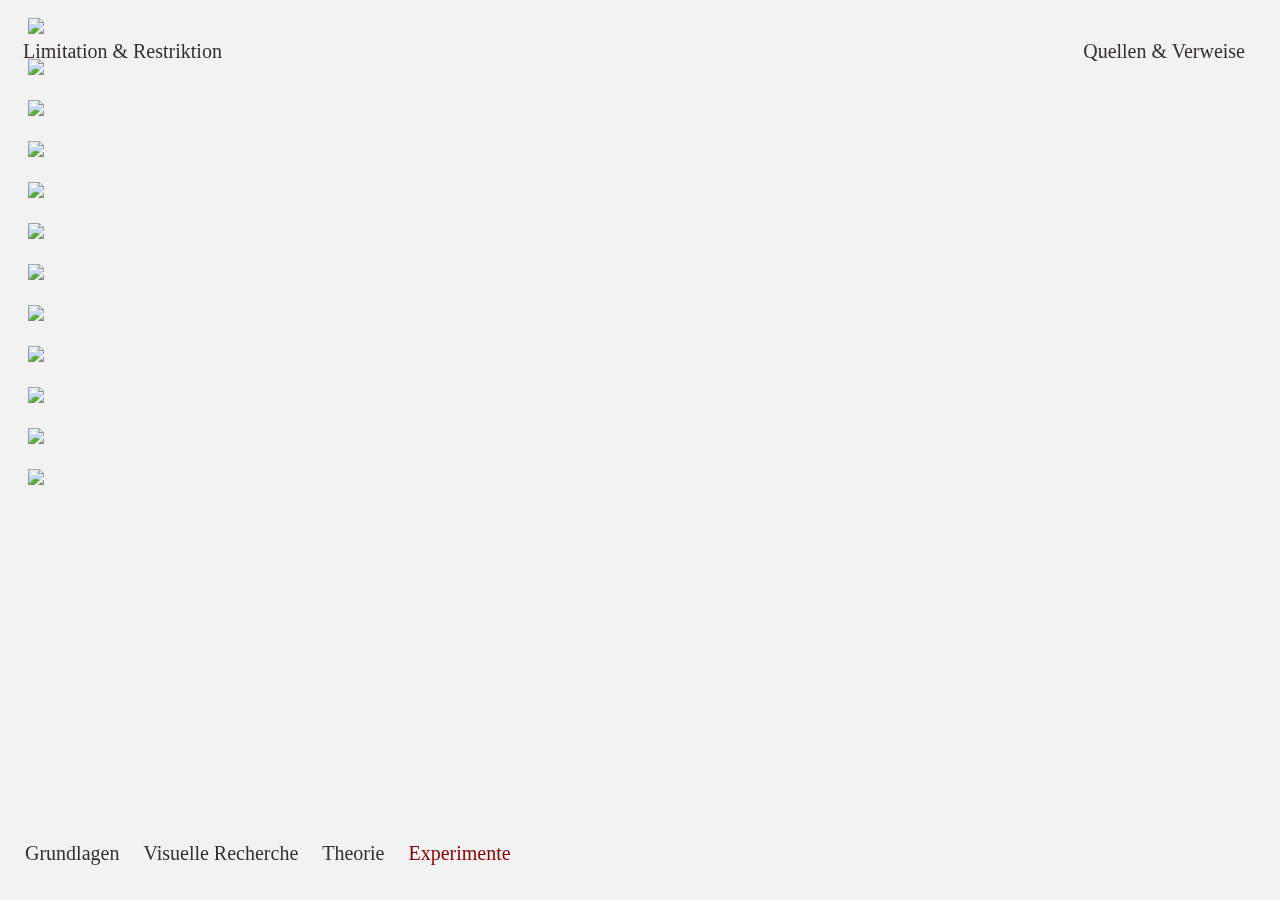
==== index_experimente.html @ 1c74339e "Add files via upload" ====
<!doctype html>
<html lang="en">

<head>
  <title>Masterstudio KD</title>
  <link rel="shortcut icon" type="image/x-icon" href="assets/l-r_monogramm.svg">
  <link rel="stylesheet" type="text/css" href="style/style_grid.css">
  <meta name="description" content="VARIABLE HTML5">
</head>

<body>

  <!--- Header Home --->
  <div class="header" id="myHeader">
    <a href="index.html">Limitation & Restriktion</a>
  </div>

  <div class="headeritem-2" id="myHeader">
    <a href="index_quellen.html">Quellen & Verweise</a>
  </div>

  <!--- Navigation Bottom --->
  <div class="navbar">
    <a href="index_grundlagen.html">Grundlagen</a>
    <a href="index_visuelle_recherche.html">Visuelle Recherche</a>
    <a href="index_theorie.html">Theorie</a>
    <a id="active" href="index_experimente.html">Experimente</a>
  </div>

  <!--- Grid  1 - 5 --->

  <div class="grid-container">
    <div class="grid-item1"><a href="#modal-1"> <img class="image" src="images/experimente/Sharp_Blanket-02-01.png">
        <div id="modal-1" class="modalDialog">
          <div>
            <a href="#close" title="Close" class="close">×</a>
            <p>SHARP BLANKET</p>
            <p>Decke besetzt mit spitzen Dornen und Stacheln.</p>
            <img id="modal-image"src="images/experimente/Sharp_Blanket-02-02.png">
            <img id="modal-image"src="images/experimente/Sharp_Blanket-02-03.png">
            <img id="modal-image"src="images/experimente/sharp-blanke-02-04.png">

          </div>
        </div>
    </div>

    <div class="grid-item2"><a href="#modal-2"> <img class="image" src="images/experimente/Gesichtsmasken_03.png">
        <div id="modal-2" class="modalDialog">
          <div>
            <a href="#close" title="Close" class="close">×</a>
            <p>FACE FORM MASK</p>
            <p>Rasterbasierte Formen erzeugen eine Maske und überlagern das Gesicht. Veränderung der Fremdwahrnehmung. Einschränkung der Sinne.</p>
            <img id="modal-image"src="images/experimente/Gesichtsmasken_01.png">
            <img id="modal-image"src="images/experimente/Gesichtsmasken_02.png">
            <img id="modal-image"src="images/experimente/Gesichtsmasken_04.png">
            <img id="modal-image"src="images/experimente/Gesichtsmasken_05.png">
            <img id="modal-image"src="images/experimente/Gesichtsmasken_06.png">
          </div>
        </div>
    </div>

    <div class="grid-item3"><a href="#modal-3"> <img class="image" src="images/experimente/3D-Scan-01.png">
        <div id="modal-3" class="modalDialog">
          <div>
            <a href="#close" title="Close" class="close">×</a>
            <p>FACE SCAN</p>
            <p></p>
            <img id="modal-image"src="images/experimente/face-scan-01.png">
            <img id="modal-image"src="images/experimente/face-scan-02.png">


          </div>
        </div>
    </div>

    <div class="grid-item4"><a href="#modal-4"> <img class="image" src="images/experimente/head-mask-01.jpg">
        <div id="modal-4" class="modalDialog">
          <div>
            <a href="#close" title="Close" class="close">×</a>
            <p>3D-Skulpturen</p>
            <img id="modal-image"src="images/experimente/face-cube-01.jpg">
            <img id="modal-image"src="images/experimente/head-mask-04.png">
            <img id="modal-image"src="images/experimente/head-mask-02.jpg">
            <img id="modal-image"src="images/experimente/head-mask-03.png">
            <img id="modal-image"src="images/experimente/concrete-vest-01.png">


            <p></p>
          </div>
        </div>
    </div>

    <div class="grid-item5"><a href="#modal-5"> <img class="image" src="images/experimente/Visier-01.jpg">
        <div id="modal-5" class="modalDialog">
          <div>
            <a href="#close" title="Close" class="close">×</a>
            <p>Papiermodelle</p>
            <p>Visiere und modulare Elemente.</p>
            <img id="modal-image"src="images/experimente/Visier-02.jpg">
            <img id="modal-image"src="images/experimente/Visier-04.jpg">
            <img id="modal-image"src="images/experimente/Visier-05.jpg">
            <img id="modal-image"src="images/experimente/Visier-06.jpg">
            <img id="modal-image"src="images/experimente/vest-element-01.jpg">
            <img id="modal-image"src="images/experimente/vest-element-02.jpg">
            <img id="modal-image"src="images/experimente/vest-element-03.jpg">
            <img id="modal-image"src="images/experimente/vest-element-04.jpg">
            <p></p>
          </div>
        </div>
    </div>

  <!--- Grid  6 - 10 --->
  <div class="grid-item6"><a href="#modal-6"> <img class="image" src="images/experimente/concrete-cube-01.png">
      <div id="modal-6" class="modalDialog">
        <div>
          <a href="#close" title="Close" class="close">×</a>
          <p>2D FORMEN - SYMBOLE</p>
          <p></p>
          <img id="modal-image"src="images/experimente/2D_Grafik/angular-01.png">
          <img id="modal-image"src="images/experimente/2D_Grafik/angular-02.png">
          <img id="modal-image"src="images/experimente/2D_Grafik/angular-03.png">
          <img id="modal-image"src="images/experimente/2D_Grafik/angular-04.png">
          <img id="modal-image"src="images/experimente/2D_Grafik/angular-06.png">
          <img id="modal-image"src="images/experimente/2D_Grafik/angular-07.png">
          <img id="modal-image"src="images/experimente/2D_Grafik/circular-01.png">
          <img id="modal-image"src="images/experimente/2D_Grafik/circular-02.png">
          <img id="modal-image"src="images/experimente/2D_Grafik/circular-03.png">
          <img id="modal-image"src="images/experimente/2D_Grafik/circular-04.png">
          <img id="modal-image"src="images/experimente/2D_Grafik/circular-05.png">
          <img id="modal-image"src="images/experimente/2D_Grafik/circular-06.png">
          <img id="modal-image"src="images/experimente/2D_Grafik/circular-07.png">
          <img id="modal-image"src="images/experimente/2D_Grafik/circular-08.png">
          <img id="modal-image"src="images/experimente/2D_Grafik/organic-01.png">
          <img id="modal-image"src="images/experimente/2D_Grafik/sharp-01.png">
          <img id="modal-image"src="images/experimente/2D_Grafik/sharp-02.png">
          <img id="modal-image"src="images/experimente/2D_Grafik/sharp-03.png">
          <img id="modal-image"src="images/experimente/2D_Grafik/sharp-04.png">
          <img id="modal-image"src="images/experimente/2D_Grafik/sharp-05.png">
          <img id="modal-image"src="images/experimente/2D_Grafik/sharp-06.png">
          <img id="modal-image"src="images/experimente/2D_Grafik/sharp-07.png">
          <img id="modal-image"src="images/experimente/2D_Grafik/sharp-08.png">

          <p></p>
        </div>
      </div>
  </div>

  <div class="grid-item7"><a href="#modal-7"> <img class="image" src="images/experimente/angular-02-bk.jpg">
      <div id="modal-7" class="modalDialog">
        <div>
          <a href="#close" title="Close" class="close">×</a>
          <p>Plastische Modellierung</p>
          <img id="modal-image"src="images/experimente/angular-03-bk.jpg">
          <img id="modal-image"src="images/experimente/angular-04-bk.jpg">
          <img id="modal-image"src="images/experimente/organic-02-bk.jpg">
          <img id="modal-image"src="images/experimente/organic-03-bk.jpg">
          <img id="modal-image"src="images/experimente/sharp-01-bk.jpg">
          <img id="modal-image"src="images/experimente/sharp-03-bk.jpg">
          <img id="modal-image"src="images/experimente/sharp-04-bk.jpg">
          <img id="modal-image"src="images/experimente/triangular-01-bk.jpg">
          <img id="modal-image"src="images/experimente/triangular-02-bk.jpg">
          <img id="modal-image"src="images/experimente/triangular-03-bk.jpg">
          <img id="modal-image"src="images/experimente/triangular-04-bk.jpg">
          <p></p>
        </div>
      </div>
  </div>

  <div class="grid-item8"><a href="#modal-8"> <img class="image" src="images/experimente/3D_Form/objects-01-10.jpg">
      <div id="modal-8" class="modalDialog">
        <div>
          <a href="#close" title="Close" class="close">×</a>
          <p>Abstrskte 3D Visualisierungen</p>
          <img id="modal-image"src="images/experimente/3D_Form/angular-01-1.jpg">
          <img id="modal-image"src="images/experimente/3D_Form/angular-01-2.jpg">
          <img id="modal-image"src="images/experimente/3D_Form/grenze-01.jpg">
          <img id="modal-image"src="images/experimente/3D_Form/objects-01.jpg">
          <img id="modal-image"src="images/experimente/3D_Form/objects-01-3.jpg">
          <img id="modal-image"src="images/experimente/3D_Form/objects-01-4.jpg">
          <img id="modal-image"src="images/experimente/3D_Form/objects-01-5.jpg">
          <img id="modal-image"src="images/experimente/3D_Form/objects-01-6.jpg">
          <img id="modal-image"src="images/experimente/3D_Form/objects-01-9.jpg">
          <img id="modal-image"src="images/experimente/3D_Form/objects-01-10.jpg">
          <img id="modal-image"src="images/experimente/3D_Form/organic-01-1.jpg">
          <img id="modal-image"src="images/experimente/3D_Form/sharp-01-1.jpg">
          <p></p>
        </div>
      </div>
  </div>
  <div class="grid-item9"><a href="#modal-9"> <img class="image" src="images/experimente/3D_Form/angular-02-3.jpg">
      <div id="modal-9" class="modalDialog">
        <div>
          <a href="#close" title="Close" class="close">×</a>
          <p>Abstrskte 3D Visualisierungen im simulierten Raum</p>
          <img id="modal-image"src="images/experimente/3D_Form/angular-01-3.jpg">
          <img id="modal-image"src="images/experimente/3D_Form/objects-01-8.jpg">
          <img id="modal-image"src="images/experimente/3D_Form/angular-02-3.jpg">
          <img id="modal-image"src="images/experimente/3D_Form/organic-01-2.jpg">
          <img id="modal-image"src="images/experimente/3D_Form/objects-01-7.jpg">
        </div>
      </div>
  </div>

  <div class="grid-item10"><a href="#modal-10"> <img class="image" src="images/experimente/3D Render/rendering-02.jpg">
      <div id="modal-10" class="modalDialog">
        <div>
          <a href="#close" title="Close" class="close">×</a>
          <p>Abstrakte 3D Objekte Variation</p>
          <img id="modal-image"src="images/experimente/3D Render/rendering-01.jpg">
          <img id="modal-image"src="images/experimente/3D Render/rendering-03.jpg">
          <img id="modal-image"src="images/experimente/3D Render/rendering-04.jpg">
          <img id="modal-image"src="images/experimente/3D Render/rendering-05.jpg">
          <img id="modal-image"src="images/experimente/3D Render/rendering-06.jpg">
          <img id="modal-image"src="images/experimente/3D Render/rendering-07.jpg">
          <img id="modal-image"src="images/experimente/3D Render/rendering-08.jpg">
          <img id="modal-image"src="images/experimente/3D Render/rendering-09.jpg">
          <img id="modal-image"src="images/experimente/3D Render/rendering-10.jpg">
          <img id="modal-image"src="images/experimente/3D Render/rendering-11.jpg">
          <img id="modal-image"src="images/experimente/3D Render/rendering-12.jpg">
          <p></p>
        </div>
      </div>
  </div>

  <div class="grid-item11"><a href="#modal-11"> <img class="image" src="images/experimente/3D Render/rendering-13.jpg">
      <div id="modal-11" class="modalDialog">
        <div>
          <a href="#close" title="Close" class="close">×</a>
          <p>Abstrakte 3D Objekte - Animation</p>
          <video id="modal-image" src="images/experimente/3D Render/Komposition-01.mp4" controls></video>
          <p></p>
        </div>
      </div>
  </div>

  <div class="grid-item12"><a href="#modal-12"> <img class="image" src="images/experimente/installation/installation-14.jpg">
      <div id="modal-12" class="modalDialog">
        <div>
          <a href="#close" title="Close" class="close">×</a>
          <p>Installation "Raum"</p>
          <img id="modal-image"src="images/experimente/installation/installation-01.jpg">
          <img id="modal-image"src="images/experimente/installation/installation-02.jpg">
          <img id="modal-image"src="images/experimente/installation/installation-03.jpg">
          <img id="modal-image"src="images/experimente/installation/installation-04.jpg">
          <img id="modal-image"src="images/experimente/installation/installation-05.jpg">
          <img id="modal-image"src="images/experimente/installation/installation-06.jpg">
          <img id="modal-image"src="images/experimente/installation/installation-07.jpg">
          <img id="modal-image"src="images/experimente/installation/installation-08.jpg">
          <img id="modal-image"src="images/experimente/installation/installation-09.jpg">
          <img id="modal-image"src="images/experimente/installation/installation-10.jpg">
          <img id="modal-image"src="images/experimente/installation/installation-11.jpg">
          <img id="modal-image"src="images/experimente/installation/installation-12.jpg">
          <img id="modal-image"src="images/experimente/installation/installation-13.jpg">
          <img id="modal-image"src="images/experimente/installation/installation-15.jpg">
          <p></p>
        </div>
      </div>
  </div>
    <!--- Link Quellen Verweise X-icon
    <div>
      <a href="index_quellen.html"><img src="assets/icons/x-icon_green.svg" class="icon"></a </div>
    </div>
--->
</body>
---- style/style_grid.css ----
@font-face {
  font-family: 'Syne-04 Regular';
  src: url('assets/fonts/Syne-04 Regular.otf') format('opentype');
}

#wrapper {
  justify-content: center;
  align-items: center;
}

* {
  box-sizing: border-box;
}

html {
  scroll-behavior: smooth;
}

body {
  font-family: Syne-04 Regular;
  background-color: #F2F2F2;
  overflow-y: scroll;
}

#body::-webkit-scrollbar {
  display: none;
}

--------------------------------------------------------------------------------

/*   Header*/
.header {
  padding: 10px 16px;
  background: #555;
  color: #f1f1f1;
}

.headeritem-2 a {
  position: fixed;
  top: 25px;
  right: 20px;
  padding: 15px;
}

.header a {
  position: fixed;
  top: 25px;
  padding: 15px;
}

.header a:hover {
  color: darkred;
  transform: scale(1);
}

.sticky {
  position: fixed;
  top: 0;
  width: 100%
}

.sticky+.content {
  padding-top: 102px;
}

/*  navbar*/
.navbar {
  overflow: hidden;
  position: fixed;
  left: 10px;
  bottom: 30px;
  width: 100%;
  padding: 5px;
}

/*  Navigation Bottom*/
a {
  font-family: Syne-04 Regular;
  font-size: 20px;
  text-align: left;
  color: #332F2E;
  text-decoration: none;
  padding: 10px;
  z-index: 2;
}

a:hover {
  color: darkred;
  transform: scale(1.0);
}

#active {
  color: darkred;
}

/*  Body Text*/
p {
  font-family: Syne-04 Regular;
  font-size: 16px;
  line-height: 22px;
  color: #332F2E;
  position: relative;
  text-align: left;
  margin: 20px;
}

/*  image*/
.image {
  width: 90%;
  height: auto;
  padding: 10px;
  border-radius: ;
  z-index: -1;
}

.image:hover {
  transform: scale(1.01);
  z-index: -1;
}

/*  icon*/
.icon {
  margin: auto;
  width: 24px;
  height: 24px;
  padding: 2px;
  position: fixed;
  right: 22px;
  top: 35px;
  z-index: 2;
}

.icon:hover {
  transform: scale(1.1);
  z-index: 1;
}

---------------------------------------------------------------------------------

/*   Modal Pop up*/
a {
  display: inline-block;
  text-decoration: none;
  color: #332F2E;
  padding: 5px;
}

.modalDialog {
  position: fixed;
  top: 0;
  right: 0;
  bottom: 0;
  left: 0;
  background: rgba(0, 0, 0, 0.5);
  z-index: 99999;
  opacity: 0;
  overflow-y: auto;
  -webkit-transition: opacity 300ms ease-in;
  -moz-transition: opacity 300ms ease-in;
  transition: opacity 300ms ease-in;
  pointer-events: none;
}

.modalDialog::-webkit-scrollbar {
  display: none;
}

.modalDialog:target {
  opacity: 1;
  pointer-events: auto;
}

.modalDialog>div {
  width: 600px;
  max-width: 100%;
  height: auto;
  max-height: 100%;
  position: relative;
  margin: 2% auto;
  padding: 5px 5px 5px 5px;
  background: #F2F2F2;
  border-radius: 10px;
  overflow: auto;
}

.close {
  color: #332F2E;
  font-size: 42px;
  padding: 5px 15px;
  position: absolute;
  right: 0;
  text-align: center;
  text-decoration: none;
  top: 0;
  z-index: 1;
}

.close:hover {
  color: #332F2E;
  font-size: 44px;
  border-radius: 0px 0px 0px 0px;
}

#modal-image {
  width: 50%;
  float: left;
  height: auto;
  max-height: 100%;
  padding: 20px;
}

--------------------------------------------------------------------------------

/*  Grid*/
.grid-container {
  display: grid;
  grid-template-rows: 1fr 1fr 1fr 1fr 1fr;
  grid-template-columns: 1fr 1fr 1fr 1fr 1fr;
  grid-gap: 5px;
  justify-content: left;
  align-content: left;
  padding-top: 75px;
  grid-template-areas:
    "area1 area2 area3 area4 area5"
    "area6 area7 area8 area9 area10"
    "area11 area12 area13 area14 area15"
    "area16 area17 area18 area19 area20"
    "area21 area22 area23 area24 area25"
    "area26 area27 area28 area29 area30";
}

.grid-item1 {
  background: ;
  text-align: left;
  grid-area: area1;
}

.grid-item2 {
  background: ;
  grid-area: area2;
}

.grid-item3 {
  background: ;
  text-align: left;
  grid-area: area3;
}

.grid-item4 {
  background: ;
  text-align: left;
  grid-area: area4;
}

.grid-item5 {
  background: ;
  grid-area: area5;
}

.grid-item6 {
  background: ;
  text-align: left;
  grid-area: area6;
}

.grid-item7 {
  background: ;
  text-align: left;
  grid-area: area7;
}

.grid-item8 {
  background: ;
  grid-area: area8;
}

.grid-item9 {
  background: ;
  text-align: left;
  grid-area: area9;
}

.grid-item10 {
  background: ;
  text-align: left;
  grid-area: area10;
}

.grid-item11 {
  background: ;
  grid-area: area11;
}

.grid-item12 {
  background: ;
  text-align: left;
  grid-area: area12;
}

.grid-item13 {
  background: ;
  text-align: left;
  grid-area: area13;
}

.grid-item14 {
  background: ;
  grid-area: area14;
}

.grid-item15 {
  background: ;
  text-align: left;
  grid-area: area15;
}

.grid-item16 {
  background: ;
  text-align: left;
  grid-area: area16;
}

.grid-item17 {
  background: ;
  grid-area: area17;
}

.grid-item18 {
  background: ;
  text-align: left;
  grid-area: area18;
}

.grid-item19 {
  background: ;
  text-align: left;
  grid-area: area19;
}

.grid-item20 {
  background: ;
  grid-area: area20;
}

.grid-item21 {
  background: ;
  grid-area: area21;
}

.grid-item22 {
  background: ;
  grid-area: area22;
}

.grid-item23 {
  background: ;
  grid-area: area23;
}

.grid-item24 {
  background: ;
  grid-area: area24;
}

.grid-item25 {
  background: ;
  grid-area: area25;
}

.grid-item26 {
  background: ;
  grid-area: area26;
}

.grid-item27 {
  background: ;
  grid-area: area27;
}

.grid-item28 {
  background: ;
  grid-area: area28;
}

.grid-item29 {
  background: ;
  grid-area: area29;
}

.grid-item30 {
  background: ;
  grid-area: area30;
}
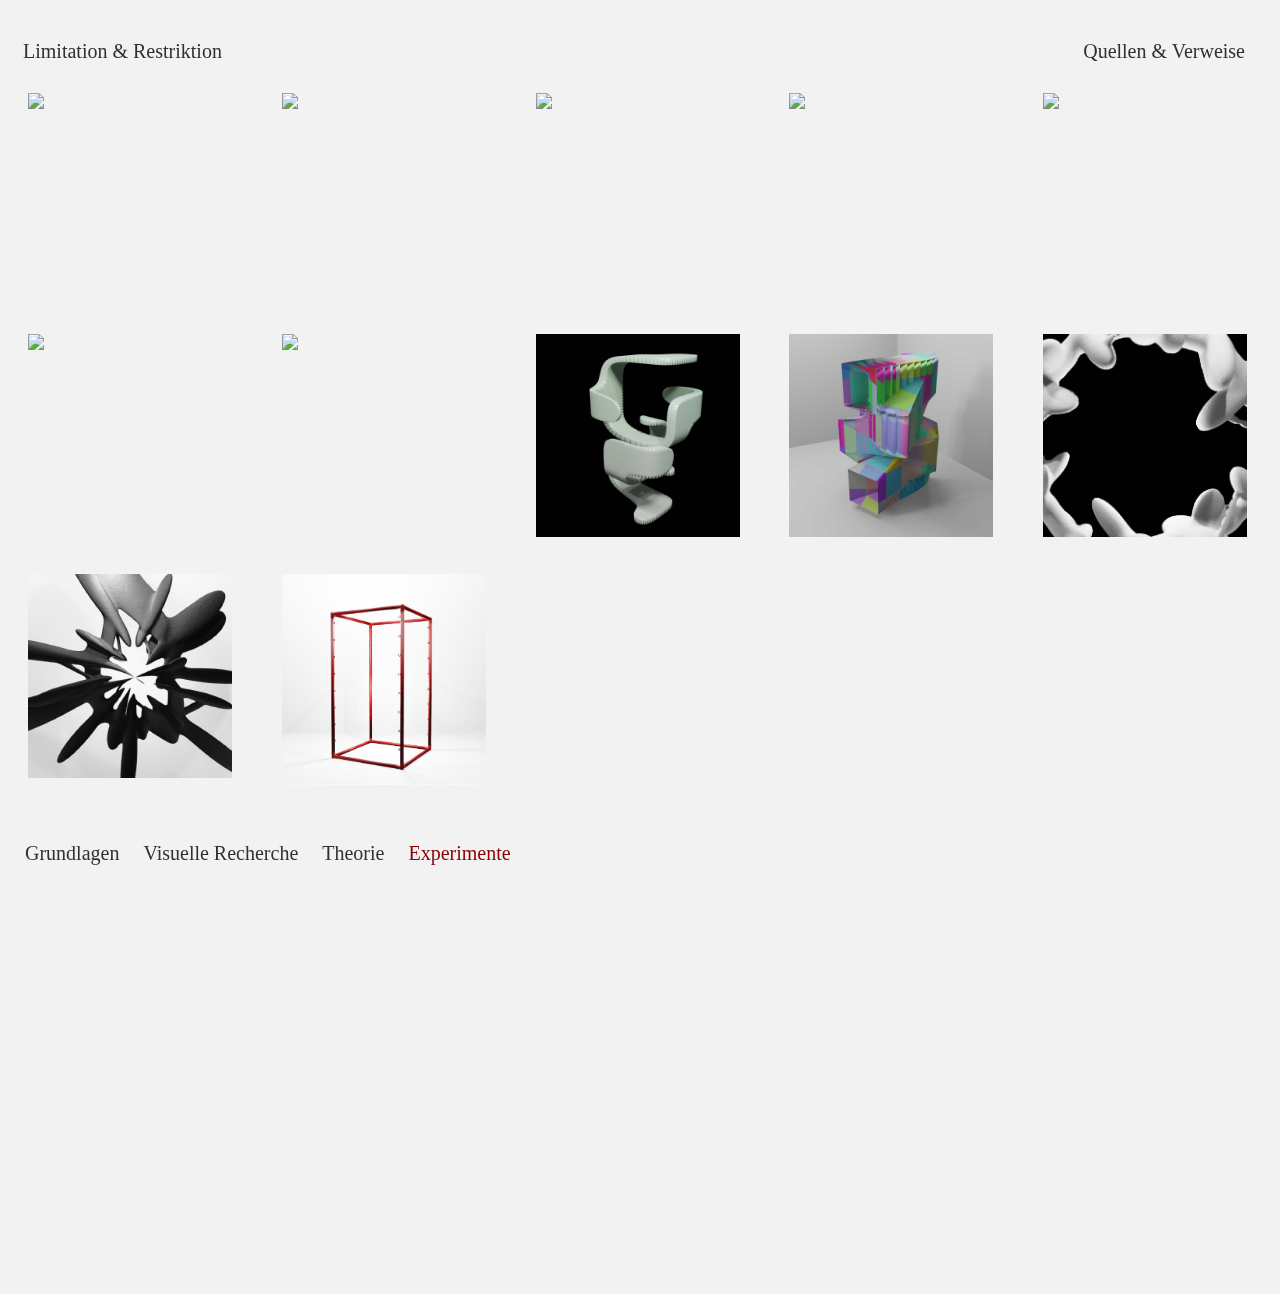
==== commit def5877f: "Update index_experimente.html" ====
--- a/index_experimente.html
+++ b/index_experimente.html
@@ -2,9 +2,9 @@
 <html lang="en">
 
 <head>
-  <title>Masterstudio KD</title>
+  <title>Masterstudio Dokumentation</title>
   <link rel="shortcut icon" type="image/x-icon" href="assets/l-r_monogramm.svg">
-  <link rel="stylesheet" type="text/css" href="style/style_grid.css">
+  <link rel="stylesheet" type="text/css" href="style/style_grid_2.css">
   <meta name="description" content="VARIABLE HTML5">
 </head>
 
--- a/style/style_grid_2.css
+++ b/style/style_grid_2.css
@@ -0,0 +1,439 @@
+@font-face {
+  font-family: 'Syne-04 Regular';
+  src: url('assets/fonts/Syne-04 Regular.otf') format('opentype');
+}
+
+#wrapper {
+  justify-content: center;
+  align-items: center;
+}
+
+* {
+  box-sizing: border-box;
+}
+
+html {
+  scroll-behavior: smooth;
+}
+
+body {
+  font-family: Syne-04 Regular;
+  background-color: #F2F2F2;
+  overflow-y: scroll;
+}
+
+#body::-webkit-scrollbar {
+  display: none;
+}
+
+--------------------------------------------------------------------------------
+
+/*   Header*/
+.header {
+  padding: 10px 16px;
+  background: #555;
+  color: #f1f1f1;
+}
+
+.headeritem-2 a {
+  position: fixed;
+  top: 25px;
+  right: 20px;
+  padding: 15px;
+}
+
+.header a {
+  position: fixed;
+  top: 25px;
+  padding: 15px;
+}
+
+.header a:hover {
+  color: darkred;
+  transform: scale(1);
+}
+
+.sticky {
+  position: fixed;
+  top: 0;
+  width: 100%
+}
+
+.sticky+.content {
+  padding-top: 102px;
+}
+
+/*  navbar*/
+.navbar {
+  overflow: hidden;
+  position: fixed;
+  left: 10px;
+  bottom: 30px;
+  width: 100%;
+  padding: 5px;
+}
+
+/*  Navigation Bottom*/
+a {
+  font-family: Syne-04 Regular;
+  font-size: 20px;
+  text-align: left;
+  color: #332F2E;
+  text-decoration: none;
+  padding: 10px;
+  z-index: 2;
+}
+
+a:hover {
+  color: darkred;
+  transform: scale(1.0);
+}
+
+#active {
+  color: darkred;
+}
+
+/*  Body Text*/
+p {
+  font-family: Syne-04 Regular;
+  font-size: 16px;
+  line-height: 22px;
+  color: #332F2E;
+  position: relative;
+  text-align: left;
+  margin: 20px;
+}
+
+/*  image*/
+.image {
+  width: 90%;
+  height: auto;
+  padding: 10px;
+  border-radius: ;
+  z-index: -1;
+}
+
+.image:hover {
+  transform: scale(1.01);
+  z-index: -1;
+}
+
+/*  icon*/
+.icon {
+  margin: auto;
+  width: 24px;
+  height: 24px;
+  padding: 2px;
+  position: fixed;
+  right: 22px;
+  top: 35px;
+  z-index: 2;
+}
+
+.icon:hover {
+  transform: scale(1.1);
+  z-index: 1;
+}
+
+---------------------------------------------------------------------------------
+
+/*   Modal Pop up*/
+a {
+  display: inline-block;
+  text-decoration: none;
+  color: #332F2E;
+  padding: 5px;
+}
+
+.modalDialog {
+  position: fixed;
+  top: 0;
+  right: 0;
+  bottom: 0;
+  left: 0;
+  background: rgba(0, 0, 0, 0.5);
+  z-index: 99999;
+  opacity: 0;
+  overflow-y: auto;
+  -webkit-transition: opacity 300ms ease-in;
+  -moz-transition: opacity 300ms ease-in;
+  transition: opacity 300ms ease-in;
+  pointer-events: none;
+}
+
+.modalDialog::-webkit-scrollbar {
+  display: none;
+}
+
+.modalDialog:target {
+  opacity: 1;
+  pointer-events: auto;
+}
+
+.modalDialog>div {
+  width: 600px;
+  max-width: 100%;
+  height: auto;
+  max-height: 100%;
+  position: relative;
+  margin: 2% auto;
+  padding: 5px 5px 5px 5px;
+  background: #F2F2F2;
+  border-radius: 10px;
+  overflow: auto;
+}
+
+.close {
+  color: #332F2E;
+  font-size: 42px;
+  padding: 5px 15px;
+  position: absolute;
+  right: 0;
+  text-align: center;
+  text-decoration: none;
+  top: 0;
+  z-index: 1;
+}
+
+.close:hover {
+  color: #332F2E;
+  font-size: 44px;
+  border-radius: 0px 0px 0px 0px;
+}
+
+#modal-image {
+  width: 50%;
+  float: left;
+  height: auto;
+  max-height: 100%;
+  padding: 20px;
+}
+
+--------------------------------------------------------------------------------
+
+/*  Grid*/
+  {}
+
+.grid-container {
+  display: grid;
+  grid-template-rows: 1fr 1fr 1fr 1fr 1fr;
+  grid-template-columns: 1fr 1fr 1fr 1fr 1fr;
+  grid-gap: 5px;
+  justify-content: left;
+  align-content: left;
+  padding-top: 75px;
+  grid-template-areas:
+    "area1 area2 area3 area4 area5"
+    "area6 area7 area8 area9 area10"
+    "area11 area12 area13 area14 area15"
+    "area16 area17 area18 area19 area20"
+    "area21 area22 area23 area24 area25"
+    "area26 area27 area28 area29 area30";
+}
+
+.grid-item1 {
+  background: ;
+  text-align: left;
+  grid-area: area1;
+}
+
+.grid-item2 {
+  background: ;
+  grid-area: area2;
+}
+
+.grid-item3 {
+  background: ;
+  text-align: left;
+  grid-area: area3;
+}
+
+.grid-item4 {
+  background: ;
+  text-align: left;
+  grid-area: area4;
+}
+
+.grid-item5 {
+  background: ;
+  grid-area: area5;
+}
+
+.grid-item6 {
+  background: ;
+  text-align: left;
+  grid-area: area6;
+}
+
+.grid-item7 {
+  background: ;
+  text-align: left;
+  grid-area: area7;
+}
+
+.grid-item8 {
+  background: ;
+  grid-area: area8;
+}
+
+.grid-item9 {
+  background: ;
+  text-align: left;
+  grid-area: area9;
+}
+
+.grid-item10 {
+  background: ;
+  text-align: left;
+  grid-area: area10;
+}
+
+.grid-item11 {
+  background: ;
+  grid-area: area11;
+}
+
+.grid-item12 {
+  background: ;
+  text-align: left;
+  grid-area: area12;
+}
+
+.grid-item13 {
+  background: ;
+  text-align: left;
+  grid-area: area13;
+}
+
+.grid-item14 {
+  background: ;
+  grid-area: area14;
+}
+
+.grid-item15 {
+  background: ;
+  text-align: left;
+  grid-area: area15;
+}
+
+.grid-item16 {
+  background: ;
+  text-align: left;
+  grid-area: area16;
+}
+
+.grid-item17 {
+  background: ;
+  grid-area: area17;
+}
+
+.grid-item18 {
+  background: ;
+  text-align: left;
+  grid-area: area18;
+}
+
+.grid-item19 {
+  background: ;
+  text-align: left;
+  grid-area: area19;
+}
+
+.grid-item20 {
+  background: ;
+  grid-area: area20;
+}
+
+.grid-item21 {
+  background: ;
+  grid-area: area21;
+}
+
+.grid-item22 {
+  background: ;
+  grid-area: area22;
+}
+
+.grid-item23 {
+  background: ;
+  grid-area: area23;
+}
+
+.grid-item24 {
+  background: ;
+  grid-area: area24;
+}
+
+.grid-item25 {
+  background: ;
+  grid-area: area25;
+}
+
+.grid-item26 {
+  background: ;
+  grid-area: area26;
+}
+
+.grid-item27 {
+  background: ;
+  grid-area: area27;
+}
+
+.grid-item28 {
+  background: ;
+  grid-area: area28;
+}
+
+.grid-item29 {
+  background: ;
+  grid-area: area29;
+}
+
+.grid-item30 {
+  background: ;
+  grid-area: area30;
+}
+
+/* Tooltip container */
+.tooltip1 {
+  position: relative;
+  display: inline-block;
+}
+
+/* Tooltip text 1 */
+.tooltip1 .tooltiptext1 {
+  font-size: 18px;
+  text-transform: uppercase;
+  text-align: center;
+  margin-top: 5px;
+  visibility: hidden;
+  width: 220px;
+  height: 40px;
+  bottom: 120%;
+  left: 55%;
+  margin-left: -115px;
+  background-color: #FA3C2F;
+  color: #ffffff;
+  padding: 5px 0;
+  border-radius: 8px;
+  /* Position the tooltip text - see examples below! */
+  position: absolute;
+  z-index: 2;
+}
+
+.tooltip1 .tooltiptext1::after {
+  content: " ";
+  position: absolute;
+  top: 100%;
+  /* At the bottom of the tooltip */
+  left: 50%;
+  margin-left: -5px;
+  border-width: 5px;
+  border-style: solid;
+  border-color: #FA3C2F transparent transparent transparent;
+}
+
+/* Show the tooltip text when you mouse over the tooltip container */
+.tooltip1:hover .tooltiptext1 {
+  visibility: visible;
+}
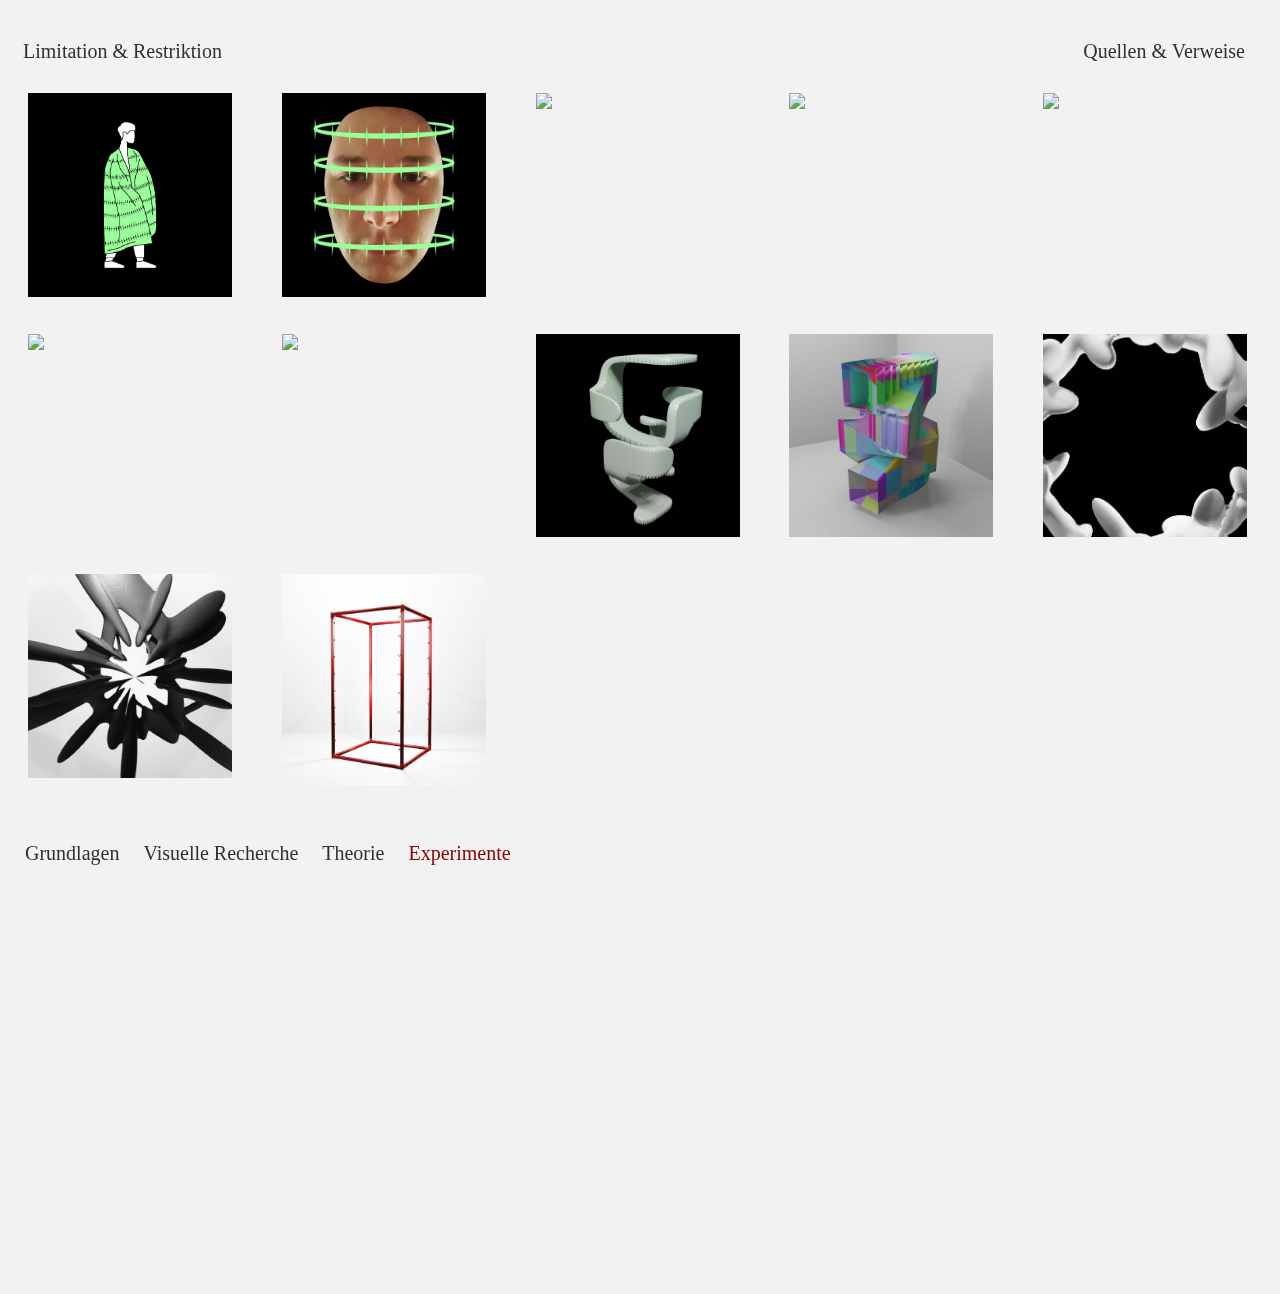
==== commit 4380ff9e: "Update index_experimente.html" ====
--- a/index_experimente.html
+++ b/index_experimente.html
@@ -30,7 +30,7 @@
   <!--- Grid  1 - 5 --->
 
   <div class="grid-container">
-    <div class="grid-item1"><a href="#modal-1"> <img class="image" src="images/experimente/Sharp_Blanket-02-01.png">
+    <div class="grid-item1"><a href="#modal-1"> <img class="image" src="images/experimente/sharp_blanket/Sharp_Blanket-02-01.png">
         <div id="modal-1" class="modalDialog">
           <div>
             <a href="#close" title="Close" class="close">×</a>
@@ -44,7 +44,7 @@
         </div>
     </div>
 
-    <div class="grid-item2"><a href="#modal-2"> <img class="image" src="images/experimente/Gesichtsmasken_03.png">
+    <div class="grid-item2"><a href="#modal-2"> <img class="image" src="images/experimente/masken/Gesichtsmasken_03.png">
         <div id="modal-2" class="modalDialog">
           <div>
             <a href="#close" title="Close" class="close">×</a>
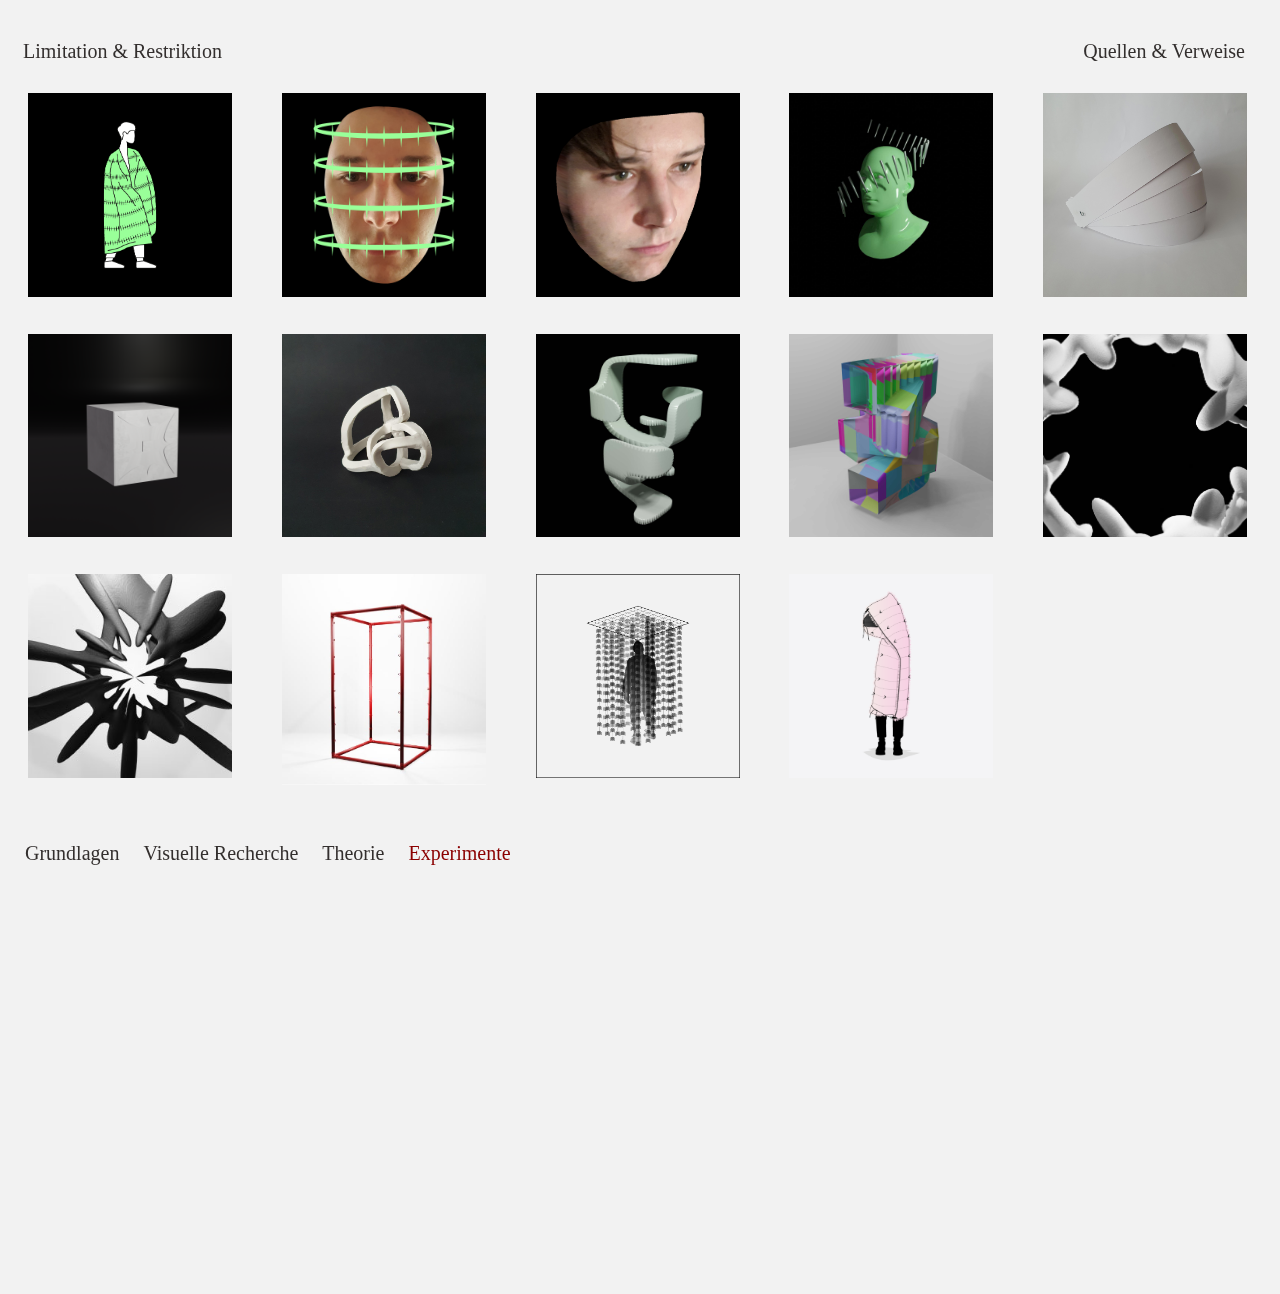
==== commit f3471e9d: "Update index_experimente.html" ====
--- a/index_experimente.html
+++ b/index_experimente.html
@@ -2,7 +2,7 @@
 <html lang="en">
 
 <head>
-  <title>Masterstudio Dokumentation</title>
+  <title>Masterstudio Dokumentation - Experimente</title>
   <link rel="shortcut icon" type="image/x-icon" href="assets/l-r_monogramm.svg">
   <link rel="stylesheet" type="text/css" href="style/style_grid_2.css">
   <meta name="description" content="VARIABLE HTML5">
@@ -36,10 +36,8 @@
             <a href="#close" title="Close" class="close">×</a>
             <p>SHARP BLANKET</p>
             <p>Decke besetzt mit spitzen Dornen und Stacheln.</p>
-            <img id="modal-image"src="images/experimente/Sharp_Blanket-02-02.png">
-            <img id="modal-image"src="images/experimente/Sharp_Blanket-02-03.png">
-            <img id="modal-image"src="images/experimente/sharp-blanke-02-04.png">
-
+            <img id="modal-image"src="images/experimente/sharp_blanket/Sharp_Blanket-02-02.png">
+            <img id="modal-image"src="images/experimente/sharp_blanket/Sharp_Blanket-02-03.png">
           </div>
         </div>
     </div>
@@ -50,39 +48,40 @@
             <a href="#close" title="Close" class="close">×</a>
             <p>FACE FORM MASK</p>
             <p>Rasterbasierte Formen erzeugen eine Maske und überlagern das Gesicht. Veränderung der Fremdwahrnehmung. Einschränkung der Sinne.</p>
-            <img id="modal-image"src="images/experimente/Gesichtsmasken_01.png">
-            <img id="modal-image"src="images/experimente/Gesichtsmasken_02.png">
-            <img id="modal-image"src="images/experimente/Gesichtsmasken_04.png">
-            <img id="modal-image"src="images/experimente/Gesichtsmasken_05.png">
-            <img id="modal-image"src="images/experimente/Gesichtsmasken_06.png">
-          </div>
-        </div>
-    </div>
-
-    <div class="grid-item3"><a href="#modal-3"> <img class="image" src="images/experimente/3D-Scan-01.png">
+            <img id="modal-image"src="images/experimente/masken/Gesichtsmasken_01.png">
+            <img id="modal-image"src="images/experimente/masken/Gesichtsmasken_02.png">
+            <img id="modal-image"src="images/experimente/masken/Gesichtsmasken_04.png">
+            <img id="modal-image"src="images/experimente/masken/Gesichtsmasken_05.png">
+            <img id="modal-image"src="images/experimente/masken/Gesichtsmasken_06.png">
+          </div>
+        </div>
+    </div>
+
+    <div class="grid-item3"><a href="#modal-3"> <img class="image" src="images/experimente/face_scan/3D-Scan-01.png">
         <div id="modal-3" class="modalDialog">
           <div>
             <a href="#close" title="Close" class="close">×</a>
             <p>FACE SCAN</p>
             <p></p>
-            <img id="modal-image"src="images/experimente/face-scan-01.png">
-            <img id="modal-image"src="images/experimente/face-scan-02.png">
-
-
-          </div>
-        </div>
-    </div>
-
-    <div class="grid-item4"><a href="#modal-4"> <img class="image" src="images/experimente/head-mask-01.jpg">
+            <img id="modal-image"src="images/experimente/face_scan/face-scan-01.png">
+            <img id="modal-image"src="images/experimente/face_scan/face-scan-02.png">
+            <img id="modal-image"src="images/experimente/face_scan/face-cube-01.jpg">
+            <img id="modal-image"src="images/experimente/face_scan/face_cube-02.png">
+
+
+          </div>
+        </div>
+    </div>
+
+    <div class="grid-item4"><a href="#modal-4"> <img class="image" src="images/experimente/koerperapplikation/head-mask-01.jpg">
         <div id="modal-4" class="modalDialog">
           <div>
             <a href="#close" title="Close" class="close">×</a>
             <p>3D-Skulpturen</p>
-            <img id="modal-image"src="images/experimente/face-cube-01.jpg">
-            <img id="modal-image"src="images/experimente/head-mask-04.png">
-            <img id="modal-image"src="images/experimente/head-mask-02.jpg">
-            <img id="modal-image"src="images/experimente/head-mask-03.png">
-            <img id="modal-image"src="images/experimente/concrete-vest-01.png">
+            <img id="modal-image"src="images/experimente/koerperapplikation/head-mask-04.png">
+            <img id="modal-image"src="images/experimente/koerperapplikation/head-mask-02.jpg">
+            <img id="modal-image"src="images/experimente/koerperapplikation/head-mask-03.png">
+            <img id="modal-image"src="images/experimente/koerperapplikation/concrete-vest-01.png">
 
 
             <p></p>
@@ -90,27 +89,27 @@
         </div>
     </div>
 
-    <div class="grid-item5"><a href="#modal-5"> <img class="image" src="images/experimente/Visier-01.jpg">
+    <div class="grid-item5"><a href="#modal-5"> <img class="image" src="images/experimente/papiermodelle/Visier-01.jpg">
         <div id="modal-5" class="modalDialog">
           <div>
             <a href="#close" title="Close" class="close">×</a>
             <p>Papiermodelle</p>
             <p>Visiere und modulare Elemente.</p>
-            <img id="modal-image"src="images/experimente/Visier-02.jpg">
-            <img id="modal-image"src="images/experimente/Visier-04.jpg">
-            <img id="modal-image"src="images/experimente/Visier-05.jpg">
-            <img id="modal-image"src="images/experimente/Visier-06.jpg">
-            <img id="modal-image"src="images/experimente/vest-element-01.jpg">
-            <img id="modal-image"src="images/experimente/vest-element-02.jpg">
-            <img id="modal-image"src="images/experimente/vest-element-03.jpg">
-            <img id="modal-image"src="images/experimente/vest-element-04.jpg">
+            <img id="modal-image"src="images/experimente/papiermodelle/Visier-02.jpg">
+            <img id="modal-image"src="images/experimente/papiermodelle/Visier-04.jpg">
+            <img id="modal-image"src="images/experimente/papiermodelle/Visier-05.jpg">
+            <img id="modal-image"src="images/experimente/papiermodelle/Visier-06.jpg">
+            <img id="modal-image"src="images/experimente/papiermodelle/vest-element-01.jpg">
+            <img id="modal-image"src="images/experimente/papiermodelle/vest-element-02.jpg">
+            <img id="modal-image"src="images/experimente/papiermodelle/vest-element-03.jpg">
+            <img id="modal-image"src="images/experimente/papiermodelle/vest-element-04.jpg">
             <p></p>
           </div>
         </div>
     </div>
 
   <!--- Grid  6 - 10 --->
-  <div class="grid-item6"><a href="#modal-6"> <img class="image" src="images/experimente/concrete-cube-01.png">
+  <div class="grid-item6"><a href="#modal-6"> <img class="image" src="images/experimente/2D_Grafik/concrete-cube-01.png">
       <div id="modal-6" class="modalDialog">
         <div>
           <a href="#close" title="Close" class="close">×</a>
@@ -145,22 +144,22 @@
       </div>
   </div>
 
-  <div class="grid-item7"><a href="#modal-7"> <img class="image" src="images/experimente/angular-02-bk.jpg">
+  <div class="grid-item7"><a href="#modal-7"> <img class="image" src="images/experimente/modelle/angular-02-bk.jpg">
       <div id="modal-7" class="modalDialog">
         <div>
           <a href="#close" title="Close" class="close">×</a>
           <p>Plastische Modellierung</p>
-          <img id="modal-image"src="images/experimente/angular-03-bk.jpg">
-          <img id="modal-image"src="images/experimente/angular-04-bk.jpg">
-          <img id="modal-image"src="images/experimente/organic-02-bk.jpg">
-          <img id="modal-image"src="images/experimente/organic-03-bk.jpg">
-          <img id="modal-image"src="images/experimente/sharp-01-bk.jpg">
-          <img id="modal-image"src="images/experimente/sharp-03-bk.jpg">
-          <img id="modal-image"src="images/experimente/sharp-04-bk.jpg">
-          <img id="modal-image"src="images/experimente/triangular-01-bk.jpg">
-          <img id="modal-image"src="images/experimente/triangular-02-bk.jpg">
-          <img id="modal-image"src="images/experimente/triangular-03-bk.jpg">
-          <img id="modal-image"src="images/experimente/triangular-04-bk.jpg">
+          <img id="modal-image"src="images/experimente/modelle/angular-03-bk.jpg">
+          <img id="modal-image"src="images/experimente/modelle/angular-04-bk.jpg">
+          <img id="modal-image"src="images/experimente/modelle/organic-02-bk.jpg">
+          <img id="modal-image"src="images/experimente/modelle/organic-03-bk.jpg">
+          <img id="modal-image"src="images/experimente/modelle/sharp-01-bk.jpg">
+          <img id="modal-image"src="images/experimente/modelle/sharp-03-bk.jpg">
+          <img id="modal-image"src="images/experimente/modelle/sharp-04-bk.jpg">
+          <img id="modal-image"src="images/experimente/modelle/triangular-01-bk.jpg">
+          <img id="modal-image"src="images/experimente/modelle/triangular-02-bk.jpg">
+          <img id="modal-image"src="images/experimente/modelle/triangular-03-bk.jpg">
+          <img id="modal-image"src="images/experimente/modelle/triangular-04-bk.jpg">
           <p></p>
         </div>
       </div>
@@ -256,6 +255,60 @@
         </div>
       </div>
   </div>
+
+  <div class="grid-item13"><a href="#modal-13"> <img class="image" src="images/experimente/installation-konzepte/vorschaubild_installation-konzepte.png">
+      <div id="modal-13" class="modalDialog">
+        <div>
+          <a href="#close" title="Close" class="close">×</a>
+          <p>Installationskonzepte</p>
+          <img id="modal-image"src="images/experimente/installation-konzepte/installation-konzepte-01.png">
+          <img id="modal-image"src="images/experimente/installation-konzepte/installation-konzepte-02.png">
+          <img id="modal-image"src="images/experimente/installation-konzepte/installation-konzepte-03.png">
+          <img id="modal-image"src="images/experimente/installation-konzepte/installation-konzepte-04.png">
+          <img id="modal-image"src="images/experimente/installation-konzepte/installation-konzepte-05.png">
+          <img id="modal-image"src="images/experimente/installation-konzepte/installation-konzepte-06.png">
+          <img id="modal-image"src="images/experimente/installation-konzepte/installation-konzepte-07.png">
+          <img id="modal-image"src="images/experimente/installation-konzepte/installation-konzepte-08.png">
+          <img id="modal-image"src="images/experimente/installation-konzepte/installation-konzepte-09.png">
+          <img id="modal-image"src="images/experimente/installation-konzepte/installation-konzepte-10.png">
+          <img id="modal-image"src="images/experimente/installation-konzepte/installation-konzepte-11.png">
+          <img id="modal-image"src="images/experimente/installation-konzepte/installation-konzepte-12.png">
+          <img id="modal-image"src="images/experimente/installation-konzepte/installation-konzepte-13.png">
+          <img id="modal-image"src="images/experimente/installation-konzepte/installation-konzepte-14.png">
+          <img id="modal-image"src="images/experimente/installation-konzepte/installation-konzepte-15.png">
+          <img id="modal-image"src="images/experimente/installation-konzepte/installation-konzepte-16.png">
+          <img id="modal-image"src="images/experimente/installation-konzepte/installation-konzepte-17.png">
+          <img id="modal-image"src="images/experimente/installation-konzepte/installation-konzepte-18.png">
+          <img id="modal-image"src="images/experimente/installation-konzepte/installation-konzepte-19.png">
+          <img id="modal-image"src="images/experimente/installation-konzepte/installation-konzepte-20.png">
+          <img id="modal-image"src="images/experimente/installation-konzepte/installation-konzepte-21.png">
+          <img id="modal-image"src="images/experimente/installation-konzepte/installation-konzepte-22.png">
+          <img id="modal-image"src="images/experimente/installation-konzepte/installation-konzepte-23.png">
+          <img id="modal-image"src="images/experimente/installation-konzepte/installation-konzepte-24.png">
+          <img id="modal-image"src="images/experimente/installation-konzepte/installation-konzepte-25.png">
+          <img id="modal-image"src="images/experimente/installation-konzepte/installation-konzepte-26.png">
+          <p></p>
+        </div>
+      </div>
+  </div>
+
+  <div class="grid-item14"><a href="#modal-14"> <img class="image" src="images/experimente/decke/decke_illustration_vorschaubild.png">
+      <div id="modal-14" class="modalDialog">
+        <div>
+          <a href="#close" title="Close" class="close">×</a>
+          <p>Cover Yourself - Blanket</p>
+          <img id="modal-image"src="images/experimente/decke/decke_aufbau_material_01.png">
+          <img id="modal-image"src="images/experimente/decke/decke_aufbau_material_02.png">
+          <img id="modal-image"src="images/experimente/decke/decke_aufbau_material_03.png">
+          <img id="modal-image"src="images/experimente/decke/decke_aufbau_material_04.png">
+          <img id="modal-image"src="images/experimente/decke/decke_illustration_01.png">
+          <img id="modal-image"src="images/experimente/decke/decke_illustration_02.png">
+          <img id="modal-image"src="images/experimente/decke/decke_illustration_03.png">
+          <img id="modal-image"src="images/experimente/decke/decke_illustration_04.png">
+          <p></p>
+        </div>
+      </div>
+  </div>
     <!--- Link Quellen Verweise X-icon
     <div>
       <a href="index_quellen.html"><img src="assets/icons/x-icon_green.svg" class="icon"></a </div>
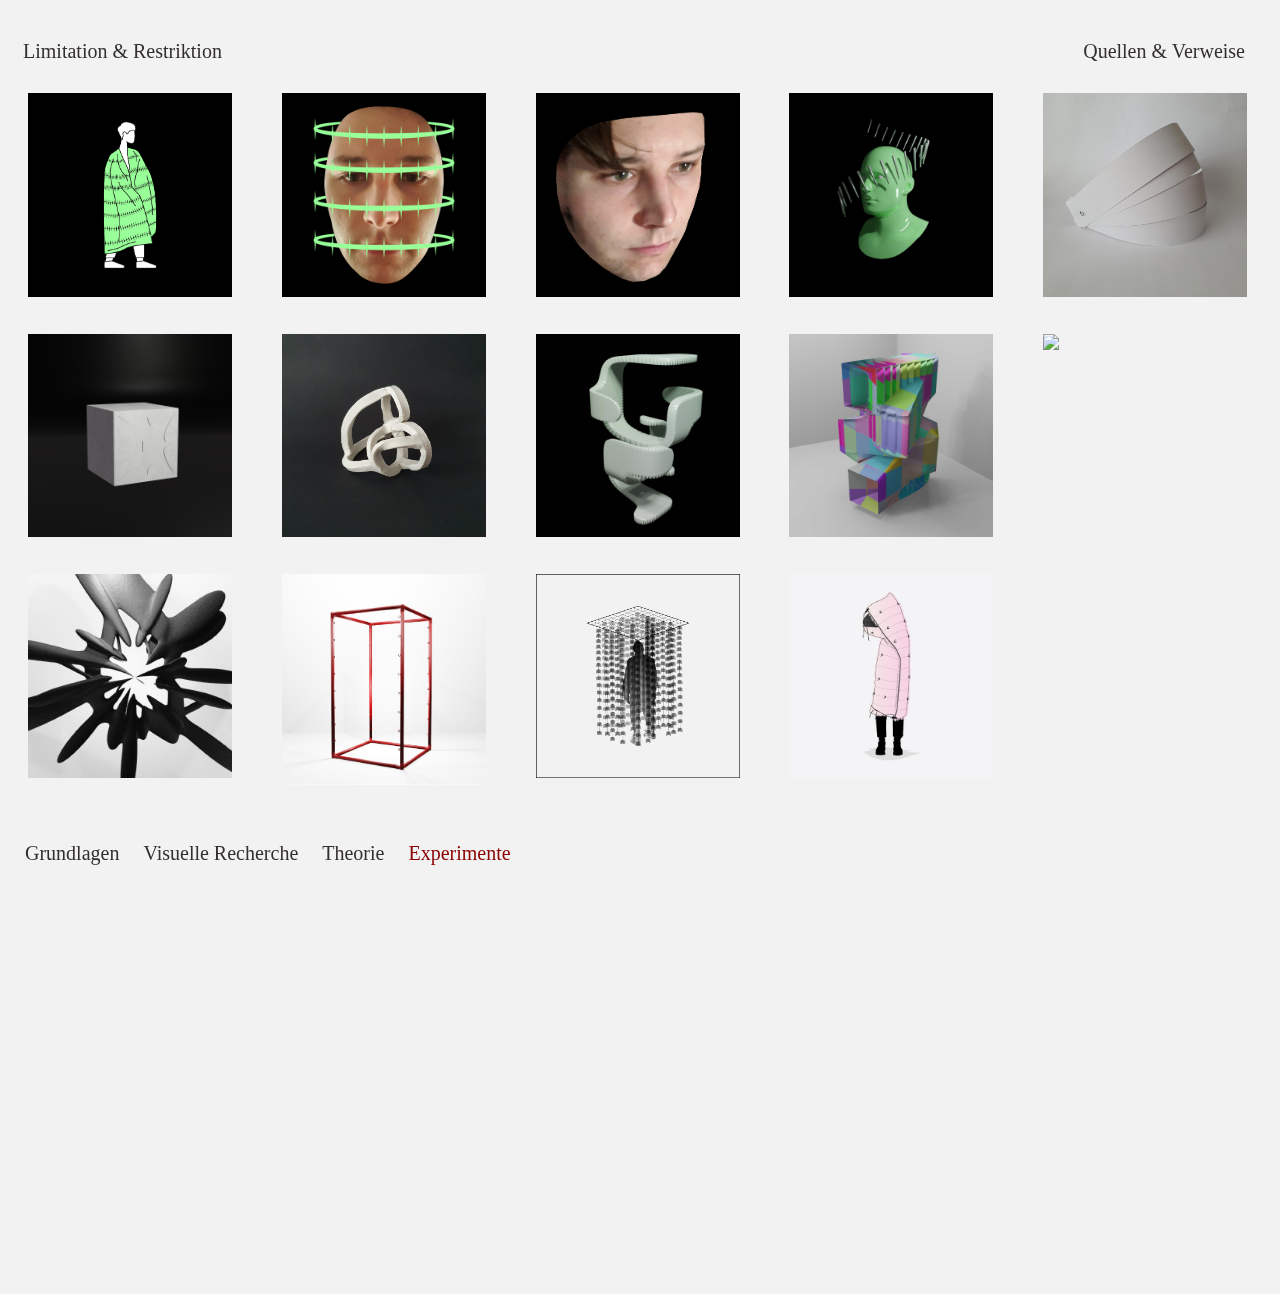
==== commit f113bf5d: "Update index_experimente.html" ====
--- a/index_experimente.html
+++ b/index_experimente.html
@@ -115,29 +115,29 @@
           <a href="#close" title="Close" class="close">×</a>
           <p>2D FORMEN - SYMBOLE</p>
           <p></p>
-          <img id="modal-image"src="images/experimente/2D_Grafik/angular-01.png">
-          <img id="modal-image"src="images/experimente/2D_Grafik/angular-02.png">
-          <img id="modal-image"src="images/experimente/2D_Grafik/angular-03.png">
-          <img id="modal-image"src="images/experimente/2D_Grafik/angular-04.png">
-          <img id="modal-image"src="images/experimente/2D_Grafik/angular-06.png">
-          <img id="modal-image"src="images/experimente/2D_Grafik/angular-07.png">
-          <img id="modal-image"src="images/experimente/2D_Grafik/circular-01.png">
-          <img id="modal-image"src="images/experimente/2D_Grafik/circular-02.png">
-          <img id="modal-image"src="images/experimente/2D_Grafik/circular-03.png">
-          <img id="modal-image"src="images/experimente/2D_Grafik/circular-04.png">
-          <img id="modal-image"src="images/experimente/2D_Grafik/circular-05.png">
-          <img id="modal-image"src="images/experimente/2D_Grafik/circular-06.png">
-          <img id="modal-image"src="images/experimente/2D_Grafik/circular-07.png">
-          <img id="modal-image"src="images/experimente/2D_Grafik/circular-08.png">
-          <img id="modal-image"src="images/experimente/2D_Grafik/organic-01.png">
-          <img id="modal-image"src="images/experimente/2D_Grafik/sharp-01.png">
-          <img id="modal-image"src="images/experimente/2D_Grafik/sharp-02.png">
-          <img id="modal-image"src="images/experimente/2D_Grafik/sharp-03.png">
-          <img id="modal-image"src="images/experimente/2D_Grafik/sharp-04.png">
-          <img id="modal-image"src="images/experimente/2D_Grafik/sharp-05.png">
-          <img id="modal-image"src="images/experimente/2D_Grafik/sharp-06.png">
-          <img id="modal-image"src="images/experimente/2D_Grafik/sharp-07.png">
-          <img id="modal-image"src="images/experimente/2D_Grafik/sharp-08.png">
+          <img id="modal-image-2"src="images/experimente/2D_Grafik/angular-01.png">
+          <img id="modal-image-2"src="images/experimente/2D_Grafik/angular-02.png">
+          <img id="modal-image-2"src="images/experimente/2D_Grafik/angular-03.png">
+          <img id="modal-image-2"src="images/experimente/2D_Grafik/angular-04.png">
+          <img id="modal-image-2"src="images/experimente/2D_Grafik/angular-06.png">
+          <img id="modal-image-2"src="images/experimente/2D_Grafik/angular-07.png">
+          <img id="modal-image-2"src="images/experimente/2D_Grafik/circular-01.png">
+          <img id="modal-image-2"src="images/experimente/2D_Grafik/circular-02.png">
+          <img id="modal-image-2"src="images/experimente/2D_Grafik/circular-03.png">
+          <img id="modal-image-2"src="images/experimente/2D_Grafik/circular-04.png">
+          <img id="modal-image-2"src="images/experimente/2D_Grafik/circular-05.png">
+          <img id="modal-image-2"src="images/experimente/2D_Grafik/circular-06.png">
+          <img id="modal-image-2"src="images/experimente/2D_Grafik/circular-07.png">
+          <img id="modal-image-2"src="images/experimente/2D_Grafik/circular-08.png">
+          <img id="modal-image-2"src="images/experimente/2D_Grafik/organic-01.png">
+          <img id="modal-image-2"src="images/experimente/2D_Grafik/sharp-01.png">
+          <img id="modal-image-2"src="images/experimente/2D_Grafik/sharp-02.png">
+          <img id="modal-image-2"src="images/experimente/2D_Grafik/sharp-03.png">
+          <img id="modal-image-2"src="images/experimente/2D_Grafik/sharp-04.png">
+          <img id="modal-image-2"src="images/experimente/2D_Grafik/sharp-05.png">
+          <img id="modal-image-2"src="images/experimente/2D_Grafik/sharp-06.png">
+          <img id="modal-image-2"src="images/experimente/2D_Grafik/sharp-07.png">
+          <img id="modal-image-2"src="images/experimente/2D_Grafik/sharp-08.png">
 
           <p></p>
         </div>
@@ -149,17 +149,17 @@
         <div>
           <a href="#close" title="Close" class="close">×</a>
           <p>Plastische Modellierung</p>
-          <img id="modal-image"src="images/experimente/modelle/angular-03-bk.jpg">
-          <img id="modal-image"src="images/experimente/modelle/angular-04-bk.jpg">
-          <img id="modal-image"src="images/experimente/modelle/organic-02-bk.jpg">
-          <img id="modal-image"src="images/experimente/modelle/organic-03-bk.jpg">
-          <img id="modal-image"src="images/experimente/modelle/sharp-01-bk.jpg">
-          <img id="modal-image"src="images/experimente/modelle/sharp-03-bk.jpg">
-          <img id="modal-image"src="images/experimente/modelle/sharp-04-bk.jpg">
-          <img id="modal-image"src="images/experimente/modelle/triangular-01-bk.jpg">
-          <img id="modal-image"src="images/experimente/modelle/triangular-02-bk.jpg">
-          <img id="modal-image"src="images/experimente/modelle/triangular-03-bk.jpg">
-          <img id="modal-image"src="images/experimente/modelle/triangular-04-bk.jpg">
+          <img id="modal-image-2"src="images/experimente/modelle/angular-03-bk.jpg">
+          <img id="modal-image-2"src="images/experimente/modelle/angular-04-bk.jpg">
+          <img id="modal-image-2"src="images/experimente/modelle/organic-02-bk.jpg">
+          <img id="modal-image-2"src="images/experimente/modelle/organic-03-bk.jpg">
+          <img id="modal-image-2"src="images/experimente/modelle/sharp-01-bk.jpg">
+          <img id="modal-image-2"src="images/experimente/modelle/sharp-03-bk.jpg">
+          <img id="modal-image-2"src="images/experimente/modelle/sharp-04-bk.jpg">
+          <img id="modal-image-2"src="images/experimente/modelle/triangular-01-bk.jpg">
+          <img id="modal-image-2"src="images/experimente/modelle/triangular-02-bk.jpg">
+          <img id="modal-image-2"src="images/experimente/modelle/triangular-03-bk.jpg">
+          <img id="modal-image-2"src="images/experimente/modelle/triangular-04-bk.jpg">
           <p></p>
         </div>
       </div>
@@ -170,18 +170,18 @@
         <div>
           <a href="#close" title="Close" class="close">×</a>
           <p>Abstrskte 3D Visualisierungen</p>
-          <img id="modal-image"src="images/experimente/3D_Form/angular-01-1.jpg">
-          <img id="modal-image"src="images/experimente/3D_Form/angular-01-2.jpg">
-          <img id="modal-image"src="images/experimente/3D_Form/grenze-01.jpg">
-          <img id="modal-image"src="images/experimente/3D_Form/objects-01.jpg">
-          <img id="modal-image"src="images/experimente/3D_Form/objects-01-3.jpg">
-          <img id="modal-image"src="images/experimente/3D_Form/objects-01-4.jpg">
-          <img id="modal-image"src="images/experimente/3D_Form/objects-01-5.jpg">
-          <img id="modal-image"src="images/experimente/3D_Form/objects-01-6.jpg">
-          <img id="modal-image"src="images/experimente/3D_Form/objects-01-9.jpg">
-          <img id="modal-image"src="images/experimente/3D_Form/objects-01-10.jpg">
-          <img id="modal-image"src="images/experimente/3D_Form/organic-01-1.jpg">
-          <img id="modal-image"src="images/experimente/3D_Form/sharp-01-1.jpg">
+          <img id="modal-image-2"src="images/experimente/3D_Form/angular-01-1.jpg">
+          <img id="modal-image-2"src="images/experimente/3D_Form/angular-01-2.jpg">
+          <img id="modal-image-2"src="images/experimente/3D_Form/grenze-01.jpg">
+          <img id="modal-image-2"src="images/experimente/3D_Form/objects-01.jpg">
+          <img id="modal-image-2"src="images/experimente/3D_Form/objects-01-3.jpg">
+          <img id="modal-image-2"src="images/experimente/3D_Form/objects-01-4.jpg">
+          <img id="modal-image-2"src="images/experimente/3D_Form/objects-01-5.jpg">
+          <img id="modal-image-2"src="images/experimente/3D_Form/objects-01-6.jpg">
+          <img id="modal-image-2"src="images/experimente/3D_Form/objects-01-9.jpg">
+          <img id="modal-image-2"src="images/experimente/3D_Form/objects-01-10.jpg">
+          <img id="modal-image-2"src="images/experimente/3D_Form/organic-01-1.jpg">
+          <img id="modal-image-2"src="images/experimente/3D_Form/sharp-01-1.jpg">
           <p></p>
         </div>
       </div>
@@ -191,31 +191,39 @@
         <div>
           <a href="#close" title="Close" class="close">×</a>
           <p>Abstrskte 3D Visualisierungen im simulierten Raum</p>
-          <img id="modal-image"src="images/experimente/3D_Form/angular-01-3.jpg">
-          <img id="modal-image"src="images/experimente/3D_Form/objects-01-8.jpg">
-          <img id="modal-image"src="images/experimente/3D_Form/angular-02-3.jpg">
-          <img id="modal-image"src="images/experimente/3D_Form/organic-01-2.jpg">
-          <img id="modal-image"src="images/experimente/3D_Form/objects-01-7.jpg">
-        </div>
-      </div>
-  </div>
-
-  <div class="grid-item10"><a href="#modal-10"> <img class="image" src="images/experimente/3D Render/rendering-02.jpg">
+          <img id="modal-image-2"src="images/experimente/3D_Form/angular-01-3.jpg">
+          <img id="modal-image-2"src="images/experimente/3D_Form/objects-01-8.jpg">
+          <img id="modal-image-2"src="images/experimente/3D_Form/angular-02-3.jpg">
+          <img id="modal-image-2"src="images/experimente/3D_Form/organic-01-2.jpg">
+          <img id="modal-image-2"src="images/experimente/3D_Form/objects-01-7.jpg">
+        </div>
+      </div>
+  </div>
+
+  <div class="grid-item10"><a href="#modal-10"> <img class="image" src="images/experimente/3D Render/rendering-15.png">
       <div id="modal-10" class="modalDialog">
         <div>
           <a href="#close" title="Close" class="close">×</a>
           <p>Abstrakte 3D Objekte Variation</p>
-          <img id="modal-image"src="images/experimente/3D Render/rendering-01.jpg">
-          <img id="modal-image"src="images/experimente/3D Render/rendering-03.jpg">
-          <img id="modal-image"src="images/experimente/3D Render/rendering-04.jpg">
-          <img id="modal-image"src="images/experimente/3D Render/rendering-05.jpg">
-          <img id="modal-image"src="images/experimente/3D Render/rendering-06.jpg">
-          <img id="modal-image"src="images/experimente/3D Render/rendering-07.jpg">
-          <img id="modal-image"src="images/experimente/3D Render/rendering-08.jpg">
-          <img id="modal-image"src="images/experimente/3D Render/rendering-09.jpg">
-          <img id="modal-image"src="images/experimente/3D Render/rendering-10.jpg">
-          <img id="modal-image"src="images/experimente/3D Render/rendering-11.jpg">
-          <img id="modal-image"src="images/experimente/3D Render/rendering-12.jpg">
+          <img id="modal-image-2"src="images/experimente/3D Render/rendering-01.jpg">
+          <img id="modal-image-2"src="images/experimente/3D Render/rendering-03.jpg">
+          <img id="modal-image-2"src="images/experimente/3D Render/rendering-04.jpg">
+          <img id="modal-image-2"src="images/experimente/3D Render/rendering-05.jpg">
+          <img id="modal-image-2"src="images/experimente/3D Render/rendering-07.jpg">
+          <img id="modal-image-2"src="images/experimente/3D Render/rendering-09.jpg">
+          <img id="modal-image-2"src="images/experimente/3D Render/rendering-10.jpg">
+          <img id="modal-image-2"src="images/experimente/3D Render/rendering-11.jpg">
+          <img id="modal-image-2"src="images/experimente/3D Render/rendering-12.jpg">
+          <img id="modal-image-2"src="images/experimente/3D Render/rendering-13.jpg">
+          <img id="modal-image-2"src="images/experimente/3D Render/rendering-14.png">
+          <img id="modal-image-2"src="images/experimente/3D Render/rendering-15.png">
+          <img id="modal-image-2"src="images/experimente/3D Render/rendering-16.png">
+          <img id="modal-image-2"src="images/experimente/3D Render/rendering-17.png">
+          <img id="modal-image-2"src="images/experimente/3D Render/rendering-18.png">
+          <img id="modal-image-2"src="images/experimente/3D Render/rendering-19.png">
+          <img id="modal-image-2"src="images/experimente/3D Render/rendering-20.png">
+          <img id="modal-image-2"src="images/experimente/3D Render/rendering-21.png">
+          <img id="modal-image-2"src="images/experimente/3D Render/rendering-composition.jpg">
           <p></p>
         </div>
       </div>
@@ -237,20 +245,20 @@
         <div>
           <a href="#close" title="Close" class="close">×</a>
           <p>Installation "Raum"</p>
-          <img id="modal-image"src="images/experimente/installation/installation-01.jpg">
-          <img id="modal-image"src="images/experimente/installation/installation-02.jpg">
-          <img id="modal-image"src="images/experimente/installation/installation-03.jpg">
-          <img id="modal-image"src="images/experimente/installation/installation-04.jpg">
-          <img id="modal-image"src="images/experimente/installation/installation-05.jpg">
-          <img id="modal-image"src="images/experimente/installation/installation-06.jpg">
-          <img id="modal-image"src="images/experimente/installation/installation-07.jpg">
-          <img id="modal-image"src="images/experimente/installation/installation-08.jpg">
-          <img id="modal-image"src="images/experimente/installation/installation-09.jpg">
-          <img id="modal-image"src="images/experimente/installation/installation-10.jpg">
-          <img id="modal-image"src="images/experimente/installation/installation-11.jpg">
-          <img id="modal-image"src="images/experimente/installation/installation-12.jpg">
-          <img id="modal-image"src="images/experimente/installation/installation-13.jpg">
-          <img id="modal-image"src="images/experimente/installation/installation-15.jpg">
+          <img id="modal-image-2"src="images/experimente/installation/installation-01.jpg">
+          <img id="modal-image-2"src="images/experimente/installation/installation-02.jpg">
+          <img id="modal-image-2"src="images/experimente/installation/installation-03.jpg">
+          <img id="modal-image-2"src="images/experimente/installation/installation-04.jpg">
+          <img id="modal-image-2"src="images/experimente/installation/installation-05.jpg">
+          <img id="modal-image-2"src="images/experimente/installation/installation-06.jpg">
+          <img id="modal-image-2"src="images/experimente/installation/installation-07.jpg">
+          <img id="modal-image-2"src="images/experimente/installation/installation-09.jpg">
+          <img id="modal-image-2"src="images/experimente/installation/installation-08.jpg">
+          <img id="modal-image-2"src="images/experimente/installation/installation-10.jpg">
+          <img id="modal-image-2"src="images/experimente/installation/installation-11.jpg">
+          <img id="modal-image-2"src="images/experimente/installation/installation-12.jpg">
+          <img id="modal-image-2"src="images/experimente/installation/installation-13.jpg">
+          <img id="modal-image-2"src="images/experimente/installation/installation-15.jpg">
           <p></p>
         </div>
       </div>
--- a/style/style_grid_2.css
+++ b/style/style_grid_2.css
@@ -171,7 +171,7 @@
 }
 
 .modalDialog>div {
-  width: 600px;
+  width: 800px;
   max-width: 100%;
   height: auto;
   max-height: 100%;
@@ -181,6 +181,8 @@
   background: #F2F2F2;
   border-radius: 10px;
   overflow: auto;
+  border: 1px solid #332F2E;
+
 }
 
 .close {
@@ -202,7 +204,7 @@
 }
 
 #modal-image {
-  width: 50%;
+  width: 70%;
   float: left;
   height: auto;
   max-height: 100%;
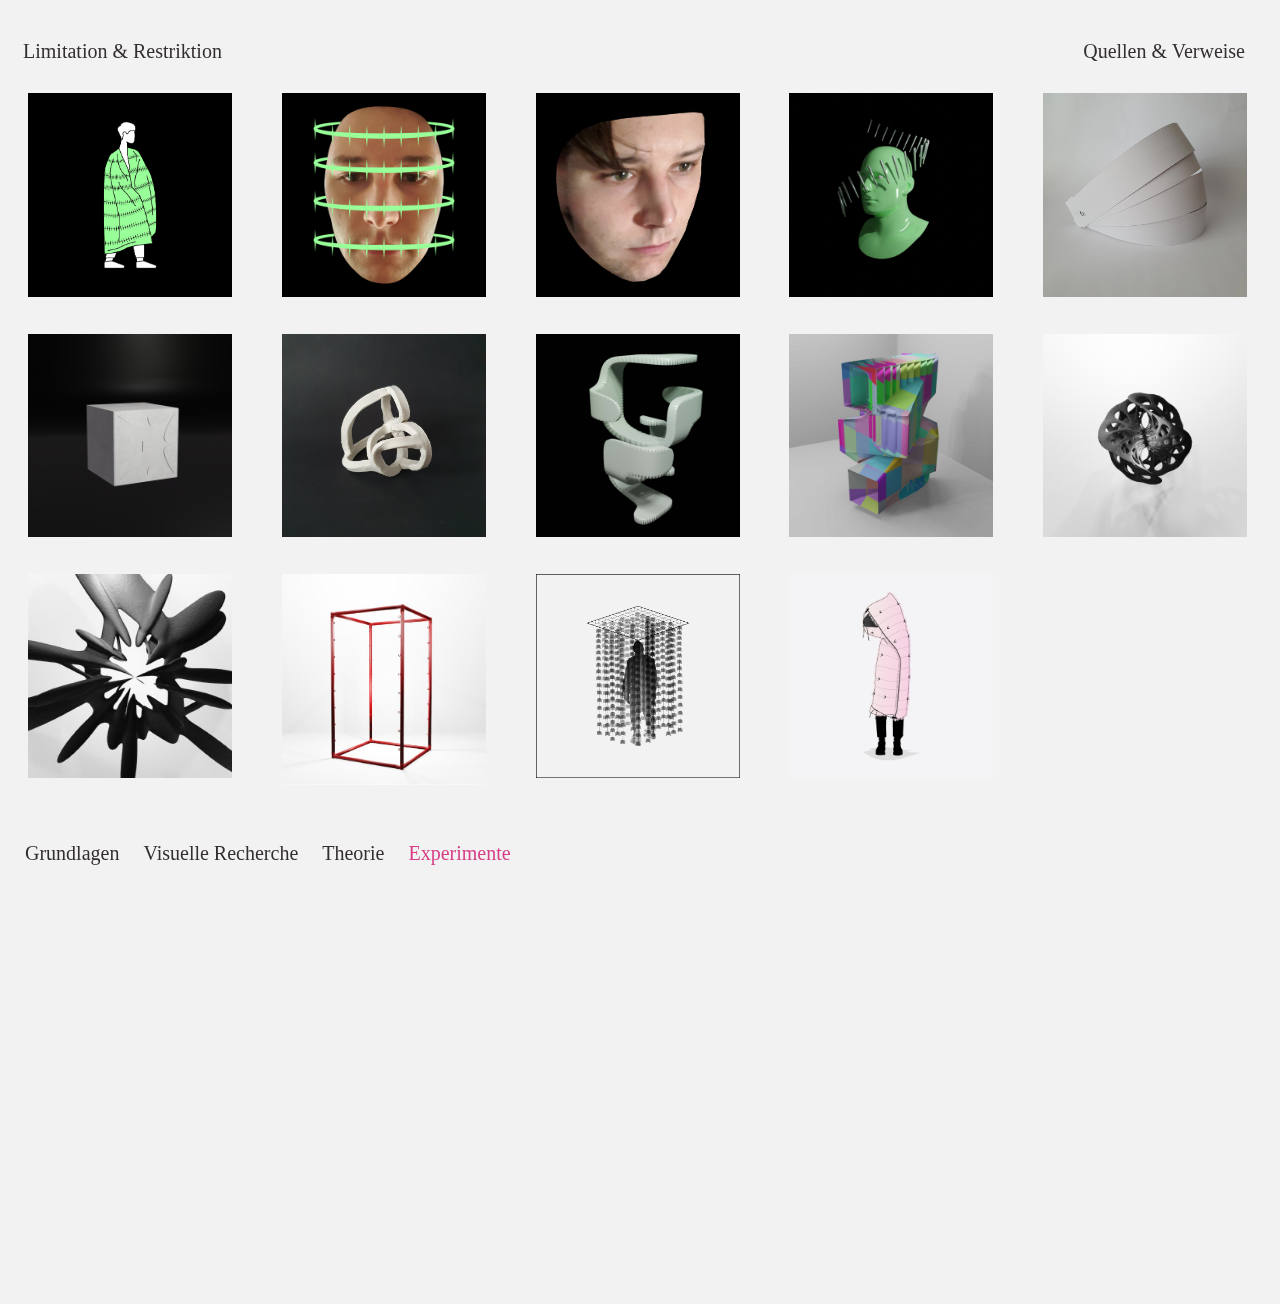
==== commit 9a5954d5: "Update index_experimente.html" ====
--- a/index_experimente.html
+++ b/index_experimente.html
@@ -3,7 +3,7 @@
 
 <head>
   <title>Masterstudio Dokumentation - Experimente</title>
-  <link rel="shortcut icon" type="image/x-icon" href="assets/l-r_monogramm.svg">
+  <link rel="shortcut icon" type="image/x-icon" href="assets/favicon_01.svg">
   <link rel="stylesheet" type="text/css" href="style/style_grid_2.css">
   <meta name="description" content="VARIABLE HTML5">
 </head>
--- a/style/style_grid_2.css
+++ b/style/style_grid_2.css
@@ -49,7 +49,7 @@
 }
 
 .header a:hover {
-  color: darkred;
+  color: #d73e86;
   transform: scale(1);
 }
 
@@ -85,12 +85,12 @@
 }
 
 a:hover {
-  color: darkred;
+  color: #d73e86;
   transform: scale(1.0);
 }
 
 #active {
-  color: darkred;
+  color: #d73e86;
 }
 
 /*  Body Text*/
@@ -182,7 +182,6 @@
   border-radius: 10px;
   overflow: auto;
   border: 1px solid #332F2E;
-
 }
 
 .close {
@@ -205,6 +204,14 @@
 
 #modal-image {
   width: 70%;
+  float: left;
+  height: auto;
+  max-height: 100%;
+  padding: 20px;
+}
+
+#modal-image-2 {
+  width: 50%;
   float: left;
   height: auto;
   max-height: 100%;
@@ -230,7 +237,9 @@
     "area11 area12 area13 area14 area15"
     "area16 area17 area18 area19 area20"
     "area21 area22 area23 area24 area25"
-    "area26 area27 area28 area29 area30";
+    "area26 area27 area28 area29 area30"
+    "area31 area32 area33 area34 area35"
+    "area36 area37 area38 area39 area40";
 }
 
 .grid-item1 {
@@ -396,6 +405,55 @@
   grid-area: area30;
 }
 
+.grid-item31 {
+  background: ;
+  grid-area: area31;
+}
+
+.grid-item32 {
+  background: ;
+  grid-area: area32;
+}
+
+.grid-item33 {
+  background: ;
+  grid-area: area33;
+}
+
+.grid-item34 {
+  background: ;
+  grid-area: area34;
+}
+
+.grid-item35 {
+  background: ;
+  grid-area: area35;
+}
+
+.grid-item36 {
+  background: ;
+  grid-area: area36;
+}
+
+.grid-item37 {
+  background: ;
+  grid-area: area37;
+}
+
+.grid-item38 {
+  background: ;
+  grid-area: area38;
+}
+
+.grid-item39 {
+  background: ;
+  grid-area: area39;
+}
+
+.grid-item40 {
+  background: ;
+  grid-area: area40;
+}
 /* Tooltip container */
 .tooltip1 {
   position: relative;
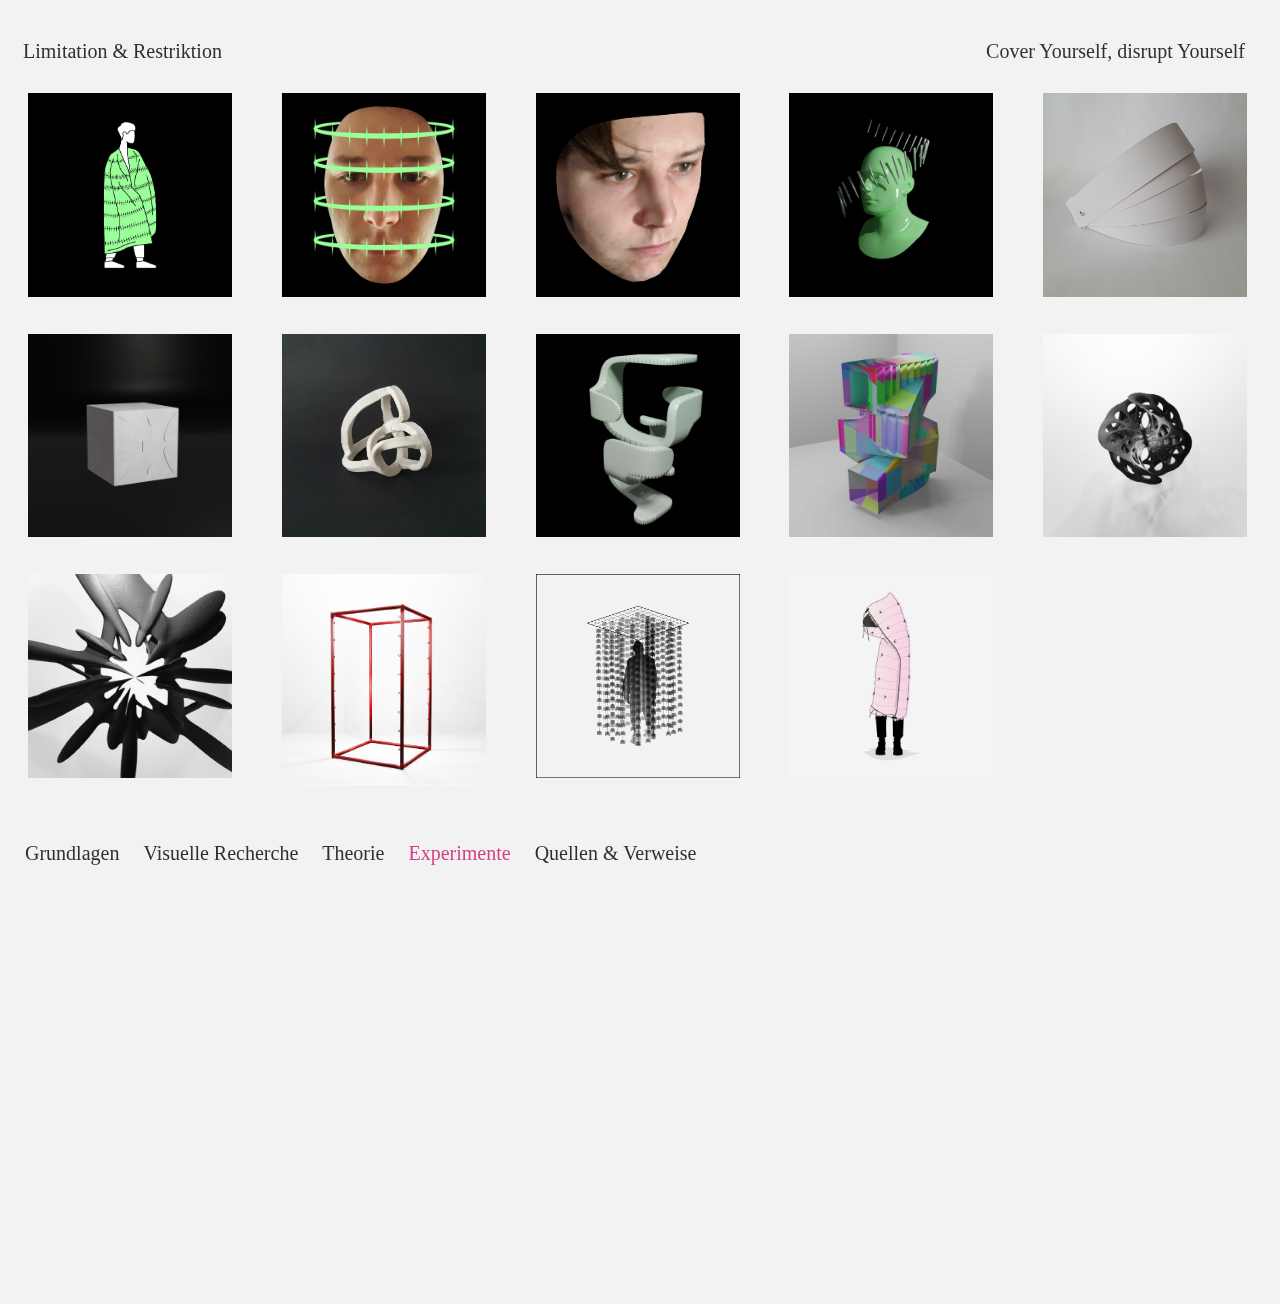
==== commit aa110ea6: "Update index_experimente.html" ====
--- a/index_experimente.html
+++ b/index_experimente.html
@@ -16,7 +16,7 @@
   </div>
 
   <div class="headeritem-2" id="myHeader">
-    <a href="index_quellen.html">Quellen & Verweise</a>
+  <a href="index_text_performances.html">Cover Yourself, disrupt Yourself</a>
   </div>
 
   <!--- Navigation Bottom --->
@@ -25,6 +25,7 @@
     <a href="index_visuelle_recherche.html">Visuelle Recherche</a>
     <a href="index_theorie.html">Theorie</a>
     <a id="active" href="index_experimente.html">Experimente</a>
+    <a href="index_quellen.html">Quellen & Verweise</a>
   </div>
 
   <!--- Grid  1 - 5 --->
